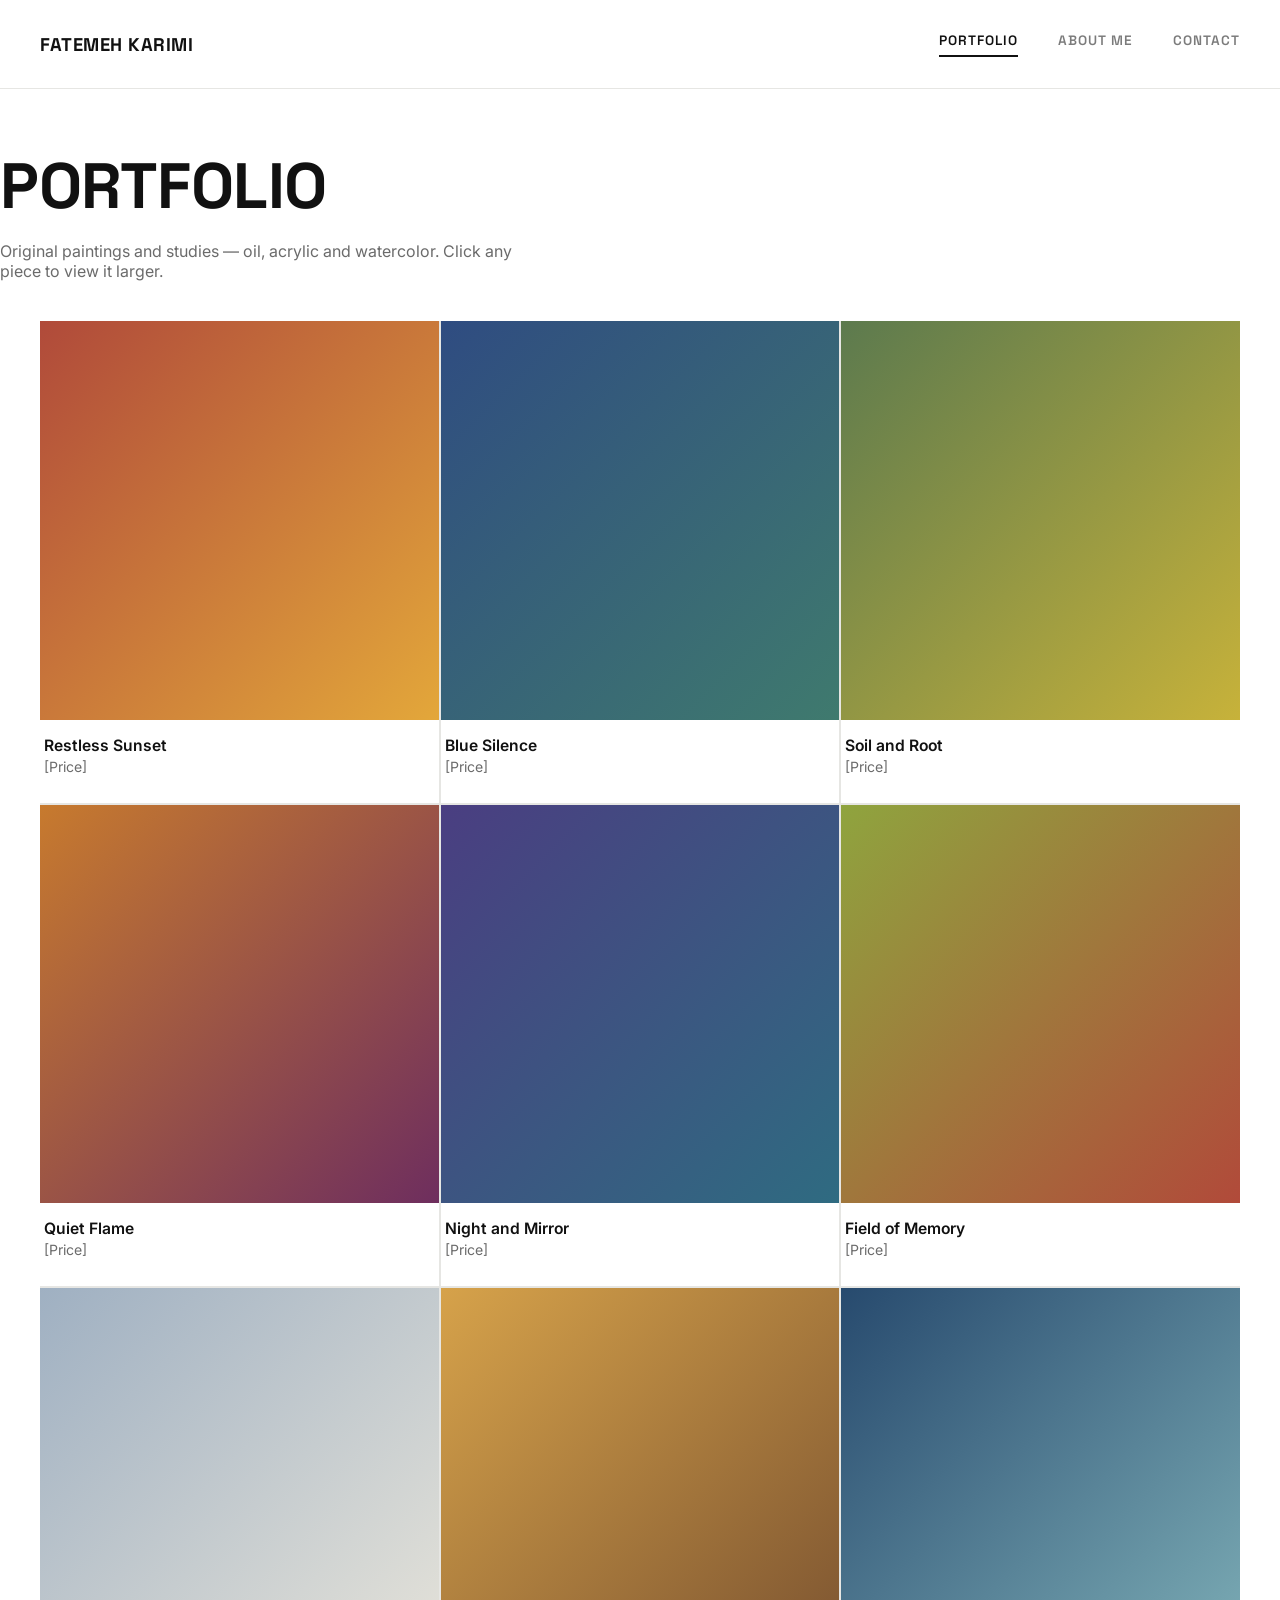
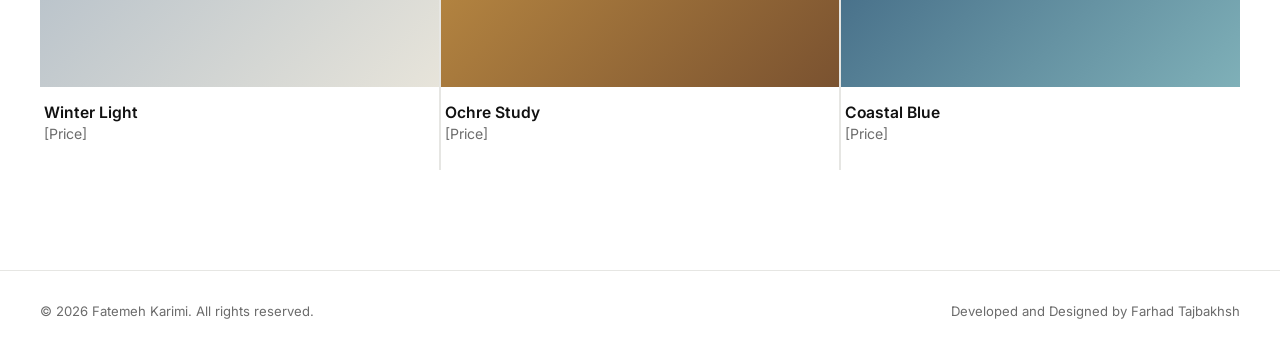
==== index.html @ d730d770 "Add files via upload" ====
<!DOCTYPE html>
<html lang="en" dir="ltr">
<head>
<meta charset="UTF-8">
<meta name="viewport" content="width=device-width, initial-scale=1.0">
<title>Fatemeh Karimi — Portfolio</title>
<link rel="preconnect" href="https://fonts.googleapis.com">
<link href="https://fonts.googleapis.com/css2?family=Space+Grotesk:wght@500;600;700&family=Inter:wght@400;500;600&display=swap" rel="stylesheet">
<link rel="stylesheet" href="style.css">
</head>
<body>

<header>
  <nav class="wrap">
    <div class="brand">Fatemeh Karimi</div>
    <div class="nav-links">
      <a href="index.html" class="active">Portfolio</a>
      <a href="about.html">About Me</a>
      <a href="contact.html">Contact</a>
    </div>
  </nav>
</header>

<section class="gallery" id="portfolio">
  <div class="wrap page-head">
    <h1>Portfolio</h1>
    <p>Original paintings and studies — oil, acrylic and watercolor. Click any piece to view it larger.</p>
  </div>

  <div class="wrap">
    <div class="grid" id="grid"></div>
  </div>
</section>

<div class="lightbox" id="lightbox">
  <div class="lb-stage">
    <button class="lb-close" id="lbClose" aria-label="Close">&times;</button>
    <div class="lb-counter" id="lbCounter"></div>
    <button class="lb-nav lb-prev" id="lbPrev" aria-label="Previous">&#8249;</button>
    <div class="lb-img-wrap" id="lbImgWrap"></div>
    <button class="lb-nav lb-next" id="lbNext" aria-label="Next">&#8250;</button>
    <div class="lb-caption">
      <div class="t" id="lbTitle"></div>
      <div class="p" id="lbPrice"></div>
    </div>
  </div>
</div>

<footer>
  <div class="wrap footer-row">
    <div>© 2026 Fatemeh Karimi. All rights reserved.</div>
    <div>Developed and Designed by <a href="https://instagram.com/farhadtajbakhsh" target="_blank" rel="noopener">Farhad Tajbakhsh</a></div>
  </div>
</footer>

<script src="script.js"></script>
</body>
</html>
---- style.css ----
:root{
  --ink:#111111;
  --ink-soft:#6b6b6b;
  --line:#e6e6e3;
  --paper:#ffffff;
  --off:#f7f6f3;
}
*{box-sizing:border-box; margin:0; padding:0;}
html{scroll-behavior:smooth;}
body{
  background:var(--paper); color:var(--ink);
  font-family:'Inter', sans-serif;
  -webkit-font-smoothing:antialiased;
}
a{color:inherit; text-decoration:none;}
.caps{font-family:'Space Grotesk', sans-serif;}
.wrap{max-width:1320px; margin:0 auto; padding:0 40px;}

/* NAV */
header{
  position:sticky; top:0; z-index:50; background:rgba(255,255,255,0.92);
  backdrop-filter:blur(8px); border-bottom:1px solid var(--line);
}
nav.wrap{
  display:flex; align-items:center; justify-content:space-between; height:88px;
}
.brand{
  font-family:'Space Grotesk', sans-serif; font-weight:700; font-size:1.15rem;
  letter-spacing:0.5px; text-transform:uppercase;
}
.nav-links{display:flex; gap:40px;}
.nav-links a{
  font-family:'Space Grotesk', sans-serif; font-weight:600; font-size:0.85rem;
  letter-spacing:1px; text-transform:uppercase; padding-bottom:6px;
  border-bottom:2px solid transparent; transition:border-color .2s, opacity .2s;
  opacity:0.55;
}
.nav-links a:hover, .nav-links a.active{opacity:1; border-color:var(--ink);}

/* PAGE HEAD */
.page-head{padding:56px 0 40px;}
.page-head h1{
  font-family:'Space Grotesk', sans-serif; font-weight:700;
  font-size:clamp(2.6rem, 6vw, 4rem); letter-spacing:-0.5px; text-transform:uppercase;
}
.page-head p{color:var(--ink-soft); margin-top:14px; max-width:520px; font-size:1rem;}

/* GALLERY GRID */
.gallery{padding-bottom:100px;}
.grid{
  display:grid; grid-template-columns:repeat(3, 1fr); gap:2px;
  background:var(--line);
}
.tile{background:var(--paper); cursor:pointer;}
.tile-img{
  aspect-ratio:1/1; overflow:hidden; position:relative;
}
.tile-img img, .tile-img .swatch{
  width:100%; height:100%; object-fit:cover; display:block;
  transition:transform .5s ease;
}
.tile:hover .tile-img img, .tile:hover .tile-img .swatch{transform:scale(1.045);}
.tile-cap{padding:16px 4px 28px;}
.tile-title{font-weight:600; font-size:0.98rem;}
.tile-price{color:var(--ink-soft); font-size:0.88rem; margin-top:3px;}

/* LIGHTBOX */
.lightbox{
  position:fixed; inset:0; background:rgba(10,10,10,0.96); z-index:200;
  display:none; align-items:center; justify-content:center; flex-direction:column;
}
.lightbox.open{display:flex;}
.lb-stage{
  position:relative; width:100%; height:100%;
  display:flex; align-items:center; justify-content:center;
}
.lb-img-wrap{max-width:82vw; max-height:74vh; display:flex; align-items:center; justify-content:center;}
.lb-img-wrap img, .lb-img-wrap .swatch{
  max-width:82vw; max-height:74vh; width:auto; height:auto; object-fit:contain;
  box-shadow:0 30px 80px rgba(0,0,0,0.5);
}
.lb-swatch{width:min(74vh,560px); aspect-ratio:1/1;}
.lb-caption{position:absolute; bottom:60px; left:0; right:0; text-align:center; color:#fff;}
.lb-caption .t{font-family:'Space Grotesk', sans-serif; font-weight:600; font-size:1.05rem;}
.lb-caption .p{color:rgba(255,255,255,0.6); font-size:0.88rem; margin-top:4px;}
.lb-counter{position:absolute; top:28px; left:50%; transform:translateX(-50%); color:rgba(255,255,255,0.55); font-size:0.82rem; letter-spacing:1px;}
.lb-close{
  position:absolute; top:24px; right:32px; background:none; border:none; cursor:pointer;
  color:#fff; font-size:1.6rem; line-height:1; padding:8px;
}
.lb-nav{
  position:absolute; top:50%; transform:translateY(-50%);
  background:rgba(255,255,255,0.08); border:1px solid rgba(255,255,255,0.25); color:#fff;
  width:48px; height:48px; border-radius:50%; cursor:pointer; font-size:1.3rem;
  display:flex; align-items:center; justify-content:center;
  transition:background .2s;
}
.lb-nav:hover{background:rgba(255,255,255,0.18);}
.lb-prev{left:24px;}
.lb-next{right:24px;}

/* ABOUT */
.about{padding:100px 0 120px;}
.about-grid{display:grid; grid-template-columns:0.8fr 1.2fr; gap:70px; align-items:center;}
.portrait{
  aspect-ratio:1/1; overflow:hidden; background:var(--off);
  display:flex; align-items:center; justify-content:center;
  position:relative;
}
.portrait img{width:100%; height:100%; object-fit:cover; display:block;}
.portrait-tag{
  position:absolute; bottom:14px; right:14px; background:rgba(17,17,17,0.75); color:#fff;
  font-size:0.7rem; letter-spacing:0.5px; padding:5px 10px; border-radius:3px;
}
.about-text p{color:var(--ink-soft); margin-bottom:18px; max-width:560px; line-height:1.75;}
.about-list{margin-top:26px; display:flex; flex-direction:column; gap:12px;}
.about-list li{font-size:0.95rem; padding-inline-start:18px; position:relative;}
.about-list li::before{content:"—"; position:absolute; left:0; color:var(--ink-soft);}

/* CONTACT */
.contact{padding:56px 0 120px;}
.contact-row{
  display:flex; justify-content:space-between; align-items:flex-end; flex-wrap:wrap; gap:32px;
  border-top:1px solid var(--line); padding-top:44px; margin-top:16px;
}
.contact-links{display:flex; gap:28px; flex-wrap:wrap;}
.contact-links a{
  font-family:'Space Grotesk', sans-serif; font-weight:600; font-size:0.95rem;
  border-bottom:1px solid var(--ink); padding-bottom:3px;
}
.contact-detail{color:var(--ink-soft); font-size:0.95rem;}
.contact-detail b{color:var(--ink); font-weight:600;}

/* FOOTER */
footer{border-top:1px solid var(--line); padding:32px 0;}
.footer-row{
  display:flex; justify-content:space-between; align-items:center; flex-wrap:wrap; gap:10px;
  font-size:0.82rem; color:var(--ink-soft);
}
.footer-row a{border-bottom:1px solid transparent;}
.footer-row a:hover{border-color:var(--ink-soft);}

@media (max-width:860px){
  .nav-links{gap:24px;}
  .grid{grid-template-columns:repeat(2, 1fr);}
  .about-grid{grid-template-columns:1fr; gap:36px;}
  .portrait{max-width:320px; margin:0 auto;}
  .contact-row{flex-direction:column; align-items:flex-start;}
}
@media (max-width:520px){
  .grid{grid-template-columns:1fr;}
  .wrap{padding:0 22px;}
  .nav-links{gap:16px;}
  .nav-links a{font-size:0.72rem;}
}
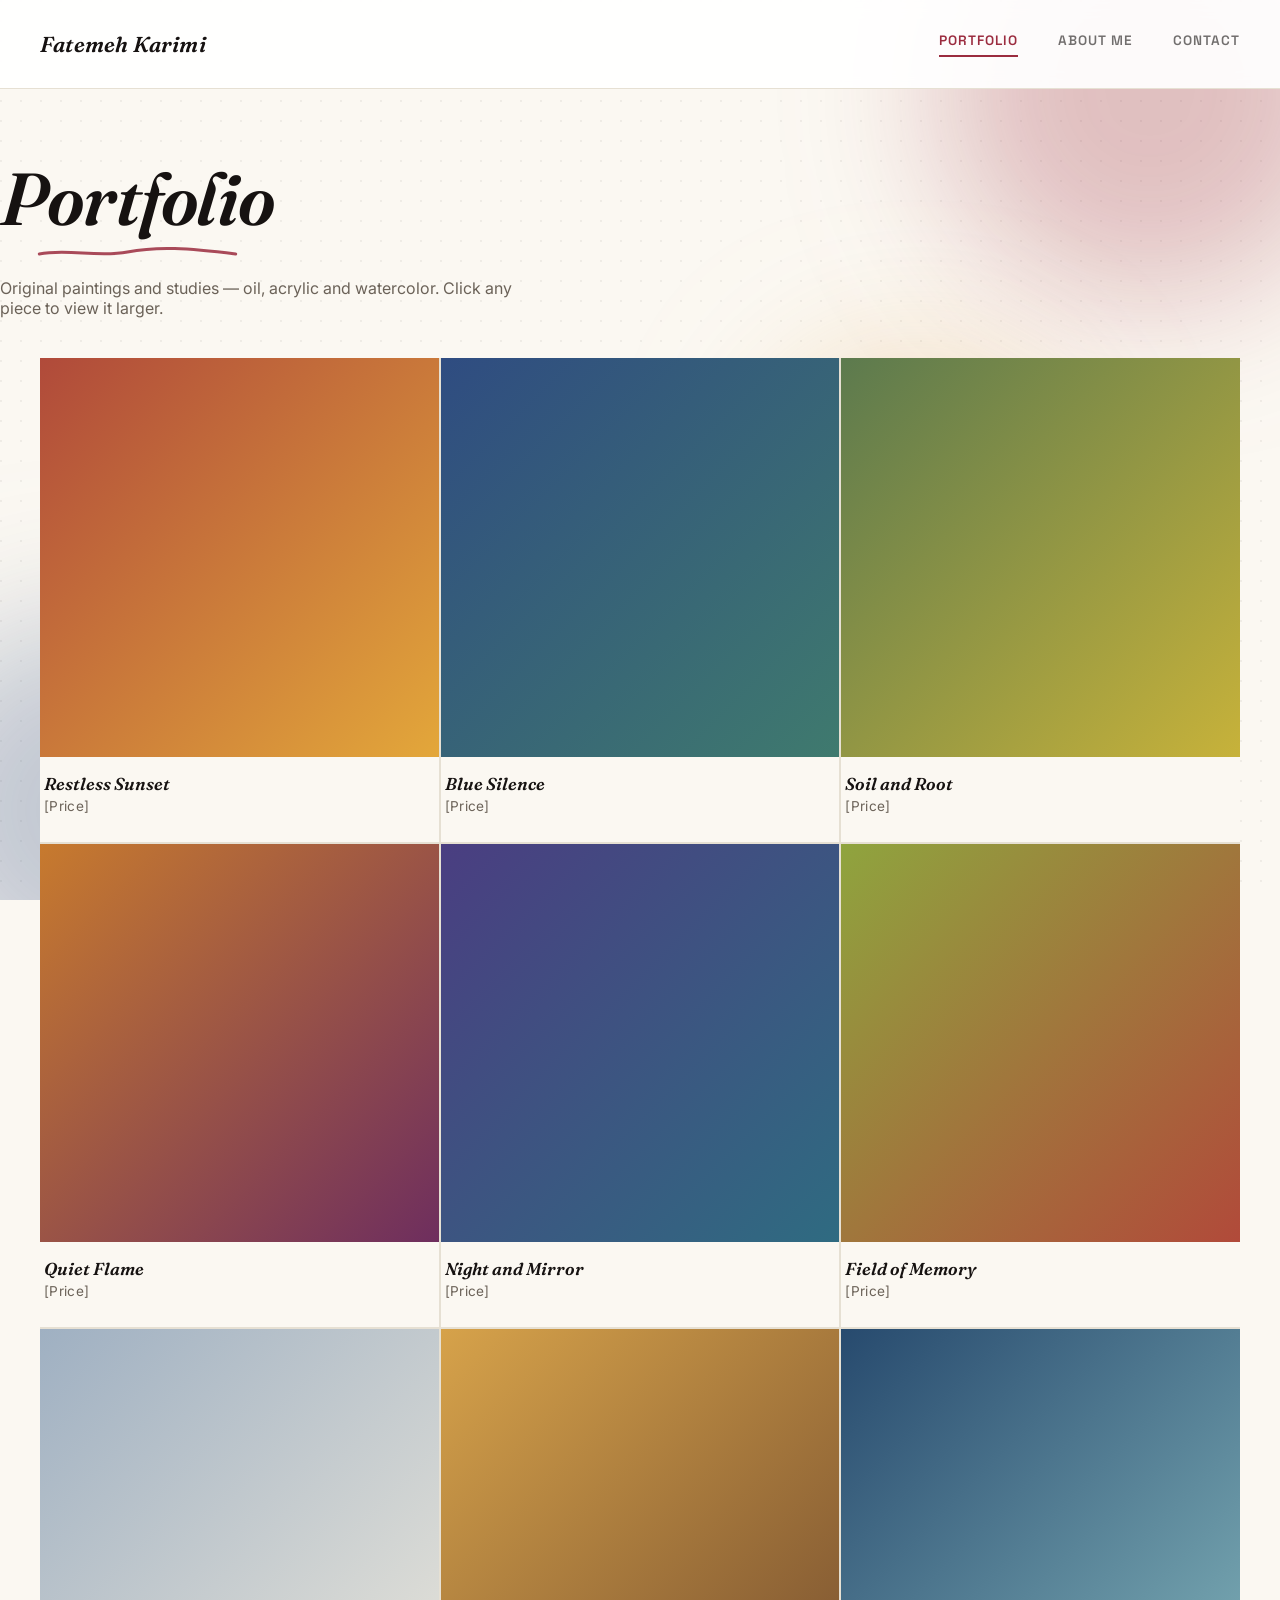
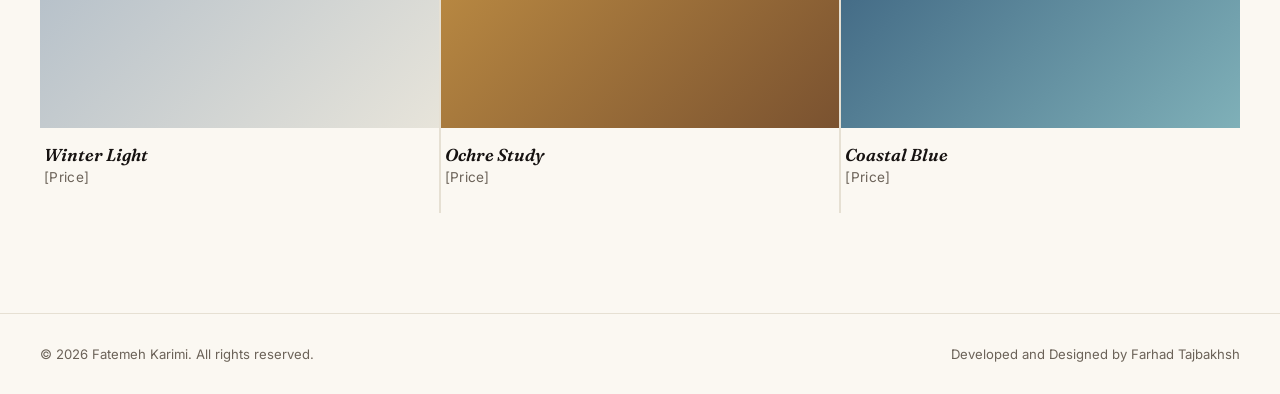
==== commit 67d4d74f: "Add files via upload" ====
--- a/index.html
+++ b/index.html
@@ -5,10 +5,12 @@
 <meta name="viewport" content="width=device-width, initial-scale=1.0">
 <title>Fatemeh Karimi — Portfolio</title>
 <link rel="preconnect" href="https://fonts.googleapis.com">
-<link href="https://fonts.googleapis.com/css2?family=Space+Grotesk:wght@500;600;700&family=Inter:wght@400;500;600&display=swap" rel="stylesheet">
+<link href="https://fonts.googleapis.com/css2?family=Fraunces:ital,wght@0,500;0,600;1,500;1,600&family=Space+Grotesk:wght@500;600;700&family=Inter:wght@400;500;600&display=swap" rel="stylesheet">
 <link rel="stylesheet" href="style.css">
 </head>
 <body>
+
+<div class="bg-blobs"><span></span><span></span><span></span></div>
 
 <header>
   <nav class="wrap">
--- a/style.css
+++ b/style.css
@@ -1,9 +1,13 @@
 :root{
-  --ink:#111111;
-  --ink-soft:#6b6b6b;
-  --line:#e6e6e3;
-  --paper:#ffffff;
-  --off:#f7f6f3;
+  --ink:#161211;
+  --ink-soft:#6b6258;
+  --line:#e6e0d3;
+  --paper:#fbf8f2;
+  --off:#f2ece0;
+  --alizarin:#9B2C3F;
+  --ultramarine:#2F4C81;
+  --cadmium:#D98F2B;
+  --sap:#5C7A4E;
 }
 *{box-sizing:border-box; margin:0; padding:0;}
 html{scroll-behavior:smooth;}
@@ -11,7 +15,27 @@
   background:var(--paper); color:var(--ink);
   font-family:'Inter', sans-serif;
   -webkit-font-smoothing:antialiased;
-}
+  position:relative;
+}
+body::before{
+  content:"";
+  position:fixed; inset:0; z-index:-2;
+  background-image:radial-gradient(circle at 1px 1px, rgba(22,18,17,0.05) 1px, transparent 0);
+  background-size:20px 20px;
+}
+.bg-blobs{position:fixed; inset:0; z-index:-1; overflow:hidden; pointer-events:none;}
+.bg-blobs span{
+  position:absolute; border-radius:50%; filter:blur(70px); opacity:0.28;
+  mix-blend-mode:multiply; animation:drift 22s ease-in-out infinite alternate;
+}
+.bg-blobs span:nth-child(1){width:420px; height:420px; background:var(--alizarin); top:-120px; right:-80px;}
+.bg-blobs span:nth-child(2){width:380px; height:380px; background:var(--ultramarine); bottom:-100px; left:-100px; animation-delay:-8s;}
+.bg-blobs span:nth-child(3){width:300px; height:300px; background:var(--cadmium); top:40%; left:60%; animation-delay:-14s;}
+@keyframes drift{
+  from{transform:translate(0,0) scale(1);}
+  to{transform:translate(30px,-25px) scale(1.12);}
+}
+@media (prefers-reduced-motion: reduce){ .bg-blobs span{animation:none;} }
 a{color:inherit; text-decoration:none;}
 .caps{font-family:'Space Grotesk', sans-serif;}
 .wrap{max-width:1320px; margin:0 auto; padding:0 40px;}
@@ -25,25 +49,34 @@
   display:flex; align-items:center; justify-content:space-between; height:88px;
 }
 .brand{
-  font-family:'Space Grotesk', sans-serif; font-weight:700; font-size:1.15rem;
-  letter-spacing:0.5px; text-transform:uppercase;
+  font-family:'Fraunces', serif; font-style:italic; font-weight:600; font-size:1.35rem;
+  letter-spacing:0.2px;
 }
 .nav-links{display:flex; gap:40px;}
 .nav-links a{
   font-family:'Space Grotesk', sans-serif; font-weight:600; font-size:0.85rem;
   letter-spacing:1px; text-transform:uppercase; padding-bottom:6px;
-  border-bottom:2px solid transparent; transition:border-color .2s, opacity .2s;
-  opacity:0.55;
-}
-.nav-links a:hover, .nav-links a.active{opacity:1; border-color:var(--ink);}
+  border-bottom:2px solid transparent; transition:border-color .2s, opacity .2s, color .2s;
+  opacity:0.6;
+}
+.nav-links a:hover{color:var(--alizarin); opacity:1;}
+.nav-links a.active{opacity:1; border-color:var(--alizarin); color:var(--alizarin);}
 
 /* PAGE HEAD */
-.page-head{padding:56px 0 40px;}
+.page-head{padding:64px 0 40px;}
 .page-head h1{
-  font-family:'Space Grotesk', sans-serif; font-weight:700;
-  font-size:clamp(2.6rem, 6vw, 4rem); letter-spacing:-0.5px; text-transform:uppercase;
-}
-.page-head p{color:var(--ink-soft); margin-top:14px; max-width:520px; font-size:1rem;}
+  font-family:'Fraunces', serif; font-weight:600; font-style:italic;
+  font-size:clamp(2.8rem, 6.5vw, 4.6rem); letter-spacing:-0.5px;
+  display:inline-block; position:relative;
+}
+.page-head h1::after{
+  content:"";
+  display:block; width:100%; height:14px; margin-top:2px;
+  background-image:url("data:image/svg+xml,%3Csvg xmlns='http://www.w3.org/2000/svg' viewBox='0 0 200 14'%3E%3Cpath d='M2 8 C 30 2, 60 12, 90 6 S 150 2, 198 8' stroke='%239B2C3F' stroke-width='3' fill='none' stroke-linecap='round'/%3E%3C/svg%3E");
+  background-repeat:no-repeat; background-size:100% 100%;
+  opacity:0.85;
+}
+.page-head p{color:var(--ink-soft); margin-top:18px; max-width:520px; font-size:1rem;}
 
 /* GALLERY GRID */
 .gallery{padding-bottom:100px;}
@@ -51,18 +84,25 @@
   display:grid; grid-template-columns:repeat(3, 1fr); gap:2px;
   background:var(--line);
 }
-.tile{background:var(--paper); cursor:pointer;}
+.tile{
+  background:var(--paper); cursor:pointer;
+  transition:transform .4s ease, box-shadow .4s ease;
+}
+.tile:hover{transform:rotate(var(--tilt,0deg)) translateY(-4px); box-shadow:0 22px 40px -20px rgba(22,18,17,0.35); z-index:2; position:relative;}
 .tile-img{
   aspect-ratio:1/1; overflow:hidden; position:relative;
-}
+  box-shadow:inset 0 0 0 0 var(--accent, var(--alizarin));
+  transition:box-shadow .35s ease;
+}
+.tile:hover .tile-img{box-shadow:inset 0 0 0 3px var(--accent, var(--alizarin));}
 .tile-img img, .tile-img .swatch{
   width:100%; height:100%; object-fit:cover; display:block;
-  transition:transform .5s ease;
-}
-.tile:hover .tile-img img, .tile:hover .tile-img .swatch{transform:scale(1.045);}
+  transition:transform .6s ease;
+}
+.tile:hover .tile-img img, .tile:hover .tile-img .swatch{transform:scale(1.06);}
 .tile-cap{padding:16px 4px 28px;}
-.tile-title{font-weight:600; font-size:0.98rem;}
-.tile-price{color:var(--ink-soft); font-size:0.88rem; margin-top:3px;}
+.tile-title{font-family:'Fraunces', serif; font-style:italic; font-weight:600; font-size:1.08rem;}
+.tile-price{color:var(--ink-soft); font-size:0.85rem; margin-top:4px; letter-spacing:0.3px;}
 
 /* LIGHTBOX */
 .lightbox{
@@ -81,7 +121,7 @@
 }
 .lb-swatch{width:min(74vh,560px); aspect-ratio:1/1;}
 .lb-caption{position:absolute; bottom:60px; left:0; right:0; text-align:center; color:#fff;}
-.lb-caption .t{font-family:'Space Grotesk', sans-serif; font-weight:600; font-size:1.05rem;}
+.lb-caption .t{font-family:'Fraunces', serif; font-style:italic; font-weight:600; font-size:1.2rem;}
 .lb-caption .p{color:rgba(255,255,255,0.6); font-size:0.88rem; margin-top:4px;}
 .lb-counter{position:absolute; top:28px; left:50%; transform:translateX(-50%); color:rgba(255,255,255,0.55); font-size:0.82rem; letter-spacing:1px;}
 .lb-close{
@@ -105,17 +145,25 @@
 .portrait{
   aspect-ratio:1/1; overflow:hidden; background:var(--off);
   display:flex; align-items:center; justify-content:center;
-  position:relative;
-}
-.portrait img{width:100%; height:100%; object-fit:cover; display:block;}
+  position:relative; padding:14px;
+  box-shadow:0 30px 60px -28px rgba(22,18,17,0.4);
+}
+.portrait::before{
+  content:""; position:absolute; inset:0; border:1px solid rgba(22,18,17,0.15); pointer-events:none;
+}
+.portrait img{
+  width:100%; height:100%; object-fit:cover; display:block;
+  box-shadow:inset 0 0 0 2px var(--paper), 0 0 0 1px var(--line);
+}
 .portrait-tag{
-  position:absolute; bottom:14px; right:14px; background:rgba(17,17,17,0.75); color:#fff;
+  position:absolute; bottom:26px; right:26px; background:rgba(22,18,17,0.78); color:#fff;
   font-size:0.7rem; letter-spacing:0.5px; padding:5px 10px; border-radius:3px;
 }
-.about-text p{color:var(--ink-soft); margin-bottom:18px; max-width:560px; line-height:1.75;}
+.about-text h1 + p{margin-top:0;}
+.about-text p{color:var(--ink-soft); margin-bottom:18px; max-width:560px; line-height:1.75; font-size:1.02rem;}
 .about-list{margin-top:26px; display:flex; flex-direction:column; gap:12px;}
 .about-list li{font-size:0.95rem; padding-inline-start:18px; position:relative;}
-.about-list li::before{content:"—"; position:absolute; left:0; color:var(--ink-soft);}
+.about-list li::before{content:"—"; position:absolute; left:0; color:var(--alizarin);}
 
 /* CONTACT */
 .contact{padding:56px 0 120px;}
@@ -127,8 +175,10 @@
 .contact-links a{
   font-family:'Space Grotesk', sans-serif; font-weight:600; font-size:0.95rem;
   border-bottom:1px solid var(--ink); padding-bottom:3px;
-}
-.contact-detail{color:var(--ink-soft); font-size:0.95rem;}
+  transition:color .2s, border-color .2s;
+}
+.contact-links a:hover{color:var(--alizarin); border-color:var(--alizarin);}
+.contact-detail{color:var(--ink-soft); font-size:0.95rem; font-weight:400;}
 .contact-detail b{color:var(--ink); font-weight:600;}
 
 /* FOOTER */
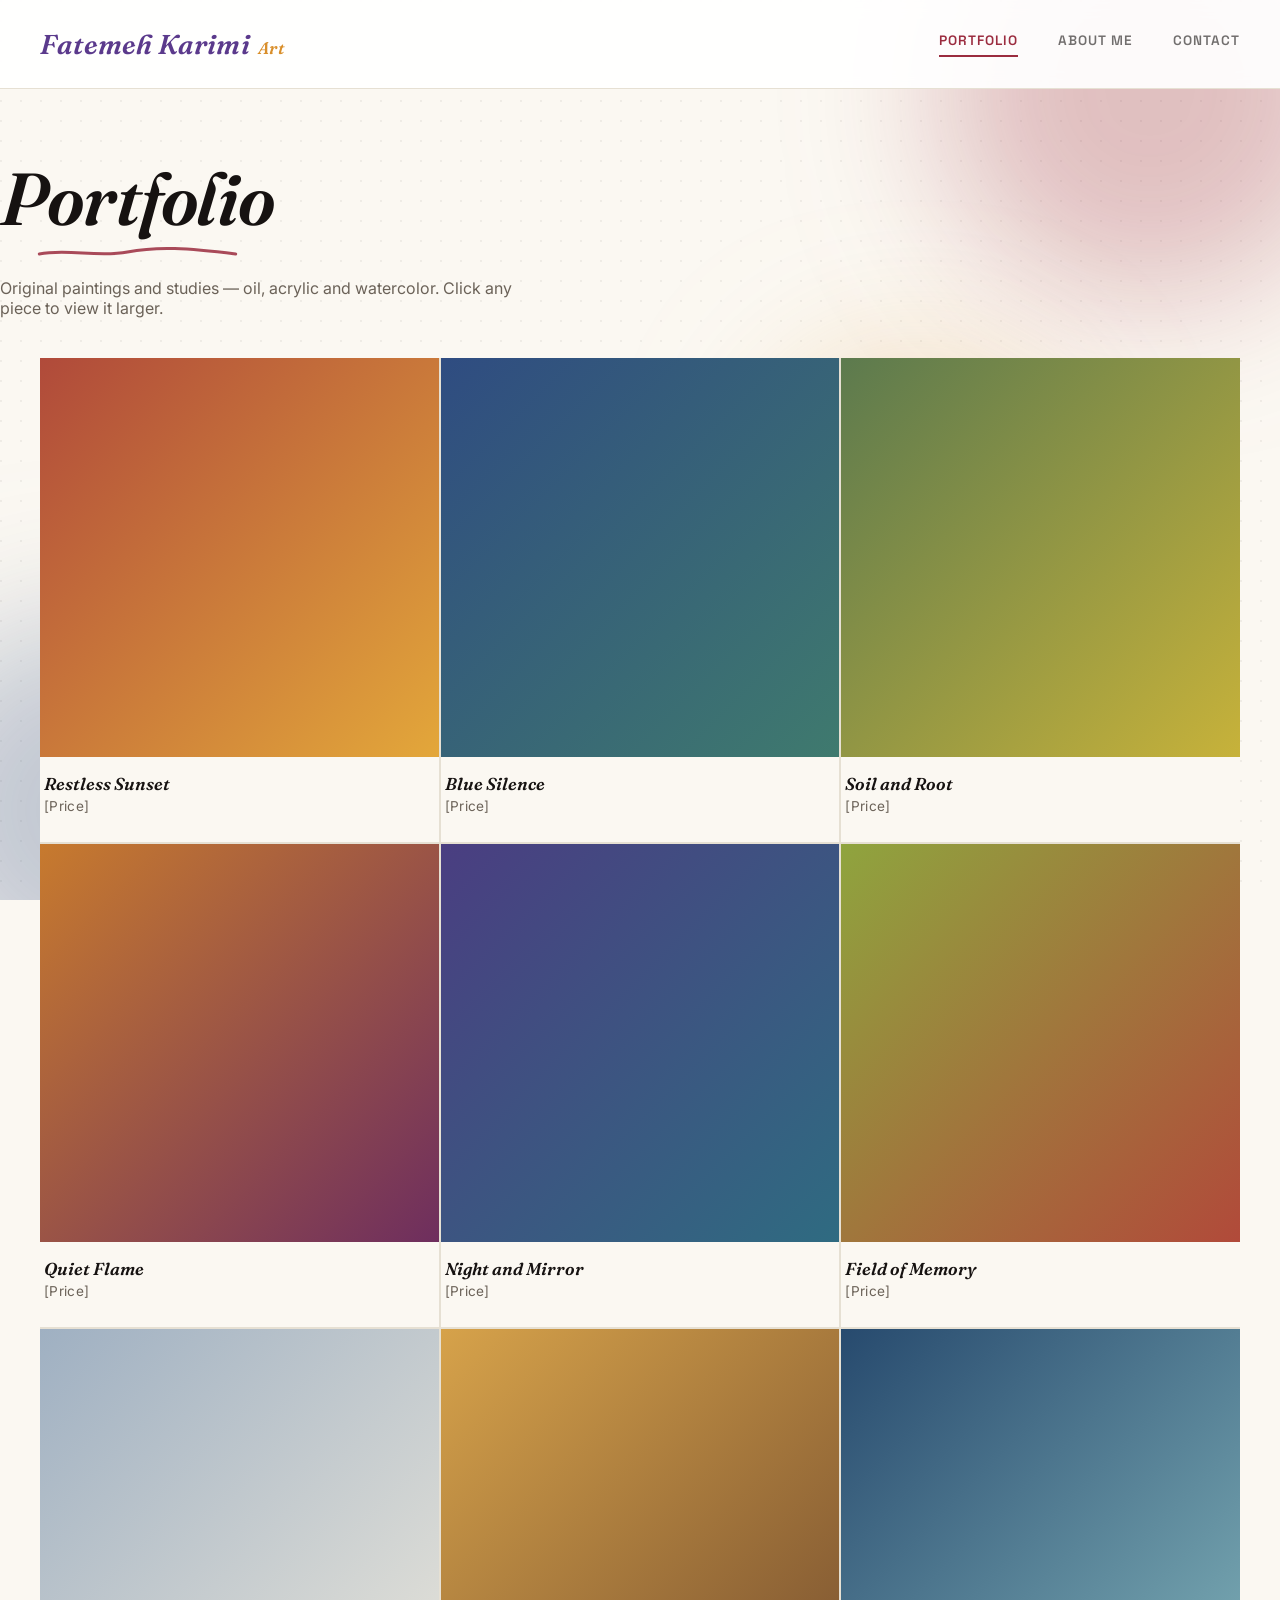
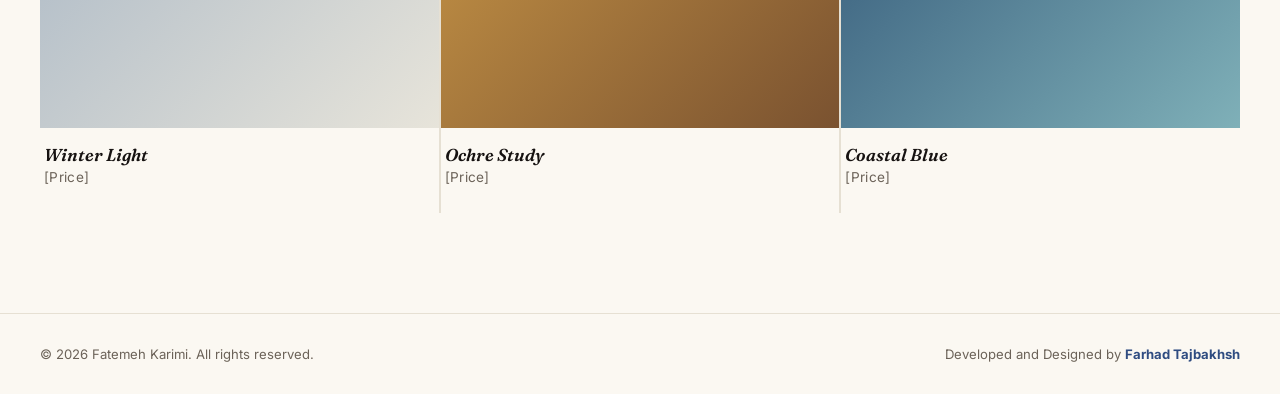
==== commit caba1334: "Add files via upload" ====
--- a/index.html
+++ b/index.html
@@ -14,7 +14,7 @@
 
 <header>
   <nav class="wrap">
-    <div class="brand">Fatemeh Karimi</div>
+    <div class="brand"><span class="brand-name">Fatemeh Karimi</span><span class="brand-tag">Art</span></div>
     <div class="nav-links">
       <a href="index.html" class="active">Portfolio</a>
       <a href="about.html">About Me</a>
@@ -51,7 +51,7 @@
 <footer>
   <div class="wrap footer-row">
     <div>© 2026 Fatemeh Karimi. All rights reserved.</div>
-    <div>Developed and Designed by <a href="https://instagram.com/farhadtajbakhsh" target="_blank" rel="noopener">Farhad Tajbakhsh</a></div>
+    <div>Developed and Designed by <a href="https://instagram.com/farhadtajbakhsh" target="_blank" rel="noopener" style="font-weight:700; color:var(--ultramarine);">Farhad Tajbakhsh</a></div>
   </div>
 </footer>
 
--- a/style.css
+++ b/style.css
@@ -49,9 +49,11 @@
   display:flex; align-items:center; justify-content:space-between; height:88px;
 }
 .brand{
-  font-family:'Fraunces', serif; font-style:italic; font-weight:600; font-size:1.35rem;
-  letter-spacing:0.2px;
-}
+  font-family:'Fraunces', serif; font-style:italic; font-weight:600; font-size:1.7rem;
+  letter-spacing:0.2px; display:flex; align-items:baseline; gap:8px;
+}
+.brand-name{color:#5B3A8C;}
+.brand-tag{color:var(--cadmium); font-size:0.62em; font-weight:600; letter-spacing:0.5px;}
 .nav-links{display:flex; gap:40px;}
 .nav-links a{
   font-family:'Space Grotesk', sans-serif; font-weight:600; font-size:0.85rem;
@@ -180,6 +182,8 @@
 .contact-links a:hover{color:var(--alizarin); border-color:var(--alizarin);}
 .contact-detail{color:var(--ink-soft); font-size:0.95rem; font-weight:400;}
 .contact-detail b{color:var(--ink); font-weight:600;}
+.contact-detail a{border-bottom:1px solid var(--ink); padding-bottom:1px; transition:color .2s, border-color .2s;}
+.contact-detail a:hover{color:var(--alizarin); border-color:var(--alizarin);}
 
 /* FOOTER */
 footer{border-top:1px solid var(--line); padding:32px 0;}
